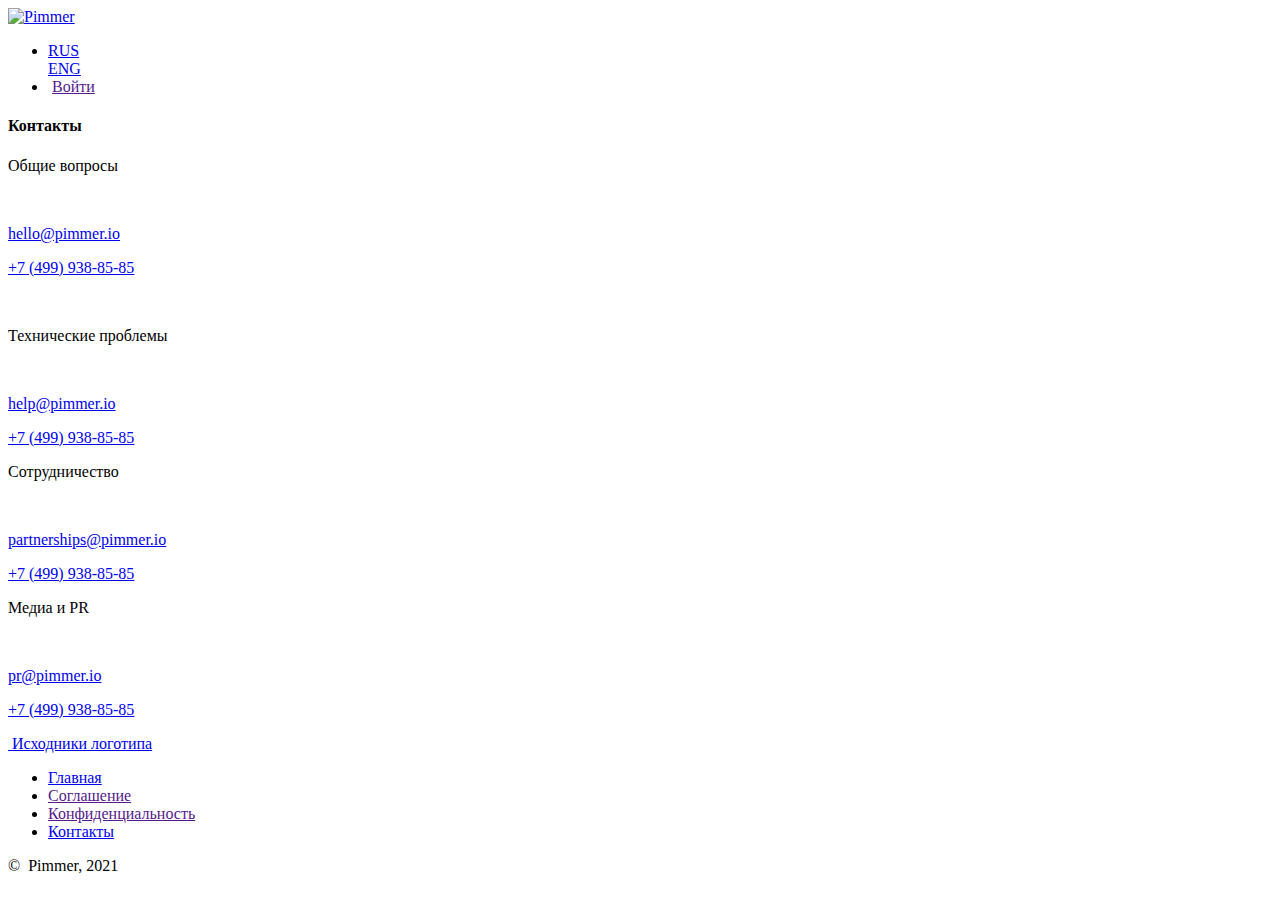
==== contacts/index.html @ 580c49df "changed url" ====
<!DOCTYPE html>
<html lang="en">
<head>
    <meta charset="UTF-8">
    <meta http-equiv="X-UA-Compatible" content="IE=edge">
    <meta name="viewport" content="width=device-width, initial-scale=1.0">
    <title>Pimmer</title>
    <link rel="icon" type="image/x-icon" href="./assets/images/favicon.svg">
    <link rel="stylesheet" href="./css/main.css">
    <link rel="stylesheet" href="./css/media.css">
    <link rel="stylesheet" href="./css/ru.css">
    <link rel="stylesheet" href="./css/contacts.css">
</head>
<body>
    <header class="violet-white">
        <div class="nav wrapper center">
            <a href="index.html" class="logo"><img src="./assets/images/LOGO_white.svg" alt="Pimmer"></a>
            <ul class="nav-menu center">
                <li class="languages center">
                    <a href="./contacts.html"><div class="selected center hide">RUS</div></a>
                    <a href="./contacts-eng.html"><div class="center">ENG</div></a>
                </li>
                <li class="sign-in center">
                    <img src="./assets/images/unlock.svg" alt="">
                    <a href="">Войти</a>
                </li>
            </ul>
        </div>
    </header>
    <section class="capabilities-section violet-white" id="capabilitie">
        <div class="container">
            <div class="capabilities-section-title">
                <h4 class="drukCyr">Контакты</h4>
            </div>
            <div class="capabilities-section-contents">
                <div class="content" >
                    <div class="content-header" onclick="openContent(this)">
                        <div class="center">
                            <p class="drukCyr">Общие вопросы</p>
                        </div>
                        <div class="content-header-icon rotate"><img src="./assets/images/plus.svg" alt="" srcset=""></div>
                    </div>
                    <div class="content-body">
                        <div class="content-body-text">
                            <p><a href="mailto:hello@pimmer.io">hello@pimmer.io</a></p>
                            <p><a href="tel:+74999388585">+7 (499) 938-85-85</a></p>
                            <p>
                               <a href="https://www.instagram.com/pimmer.io/"><img src="./assets/images/instagram.svg" alt=""></a>
                               <a href="https://www.facebook.com/pimmer.io"><img src="./assets/images/facebook.svg" alt=""></a>
                            </p>
                        </div>
                        <div class="wall"></div>
                    </div>
                </div>
                <div class="content" >
                    <div class="content-header" onclick="openContent(this)">
                        <div>
                            <p class="drukCyr">Технические проблемы</p>
                        </div>
                        <div class="content-header-icon rotateBack"><img src="./assets/images/plus.svg" alt="" srcset=""></div>
                    </div>
                    <div class="content-body">
                        <div class="content-body-text">
                            <p><a href="mailto:help@pimmer.io">help@pimmer.io</a></p>
                            <p><a href="tel:+74999388585">+7 (499) 938-85-85</a></p>
                        </div>
                        <div class="wall"></div>
                    </div>
                </div>
                <div class="content" >
                    <div class="content-header" onclick="openContent(this)">
                        <div>
                            <p class="drukCyr">Сотрудничество</p>
                        </div>
                        <div class="content-header-icon rotateBack"><img src="./assets/images/plus.svg" alt="" srcset=""></div>
                    </div>
                    <div class="content-body">
                        <div class="content-body-text">
                            <p><a href="mailto:partnerships@pimmer.io">partnerships@pimmer.io</a></p>
                            <p><a href="tel:+74999388585">+7 (499) 938-85-85</a></p>
                        </div>
                        <div class="wall"></div>
                    </div>
                </div>
                <div class="content" >
                    <div class="content-header" onclick="openContent(this)">
                        <div>
                            <p class="drukCyr">Медиа и PR</p>
                        </div>
                        <div class="content-header-icon rotateBack"><img src="./assets/images/plus.svg" alt="" srcset=""></div>
                    </div>
                    <div class="content-body">
                        <div class="content-body-text">
                            <p><a href="mailto:pr@pimmer.io">pr@pimmer.io</a></p>
                            <p><a href="tel:+74999388585">+7 (499) 938-85-85</a></p>
                            <p><a class="figma-link" href="https://www.figma.com/file/dHGIz5rHrLXQArpMgCKYBi/Logo?node-id=697%3A5257&t=9nH1sbh517lsv19i-0">
                                    <img class="c-logo" src="./assets/images/logo_on_a light.svg" alt="">
                                    <span>Исходники логотипа</span>
                                </a>
                            </p>
                        </div>
                        <div class="wall"></div>
                    </div>
                </div>
            </div>
        </div>
    </section>
    <footer class="wrapper">
        <ul class="center">
            <li><a href="../index.html">Главная</a></li>
            <li><a href="">Cоглашение</a></li>
            <li><a href="">Конфиденциальность</a></li>
            <li><a href="./index.html">Контакты</a></li>
        </ul>
        <p>©  Pimmer, 2021</p>
    </footer>
    <script src="./js/main.js"></script>
</body>
</html>
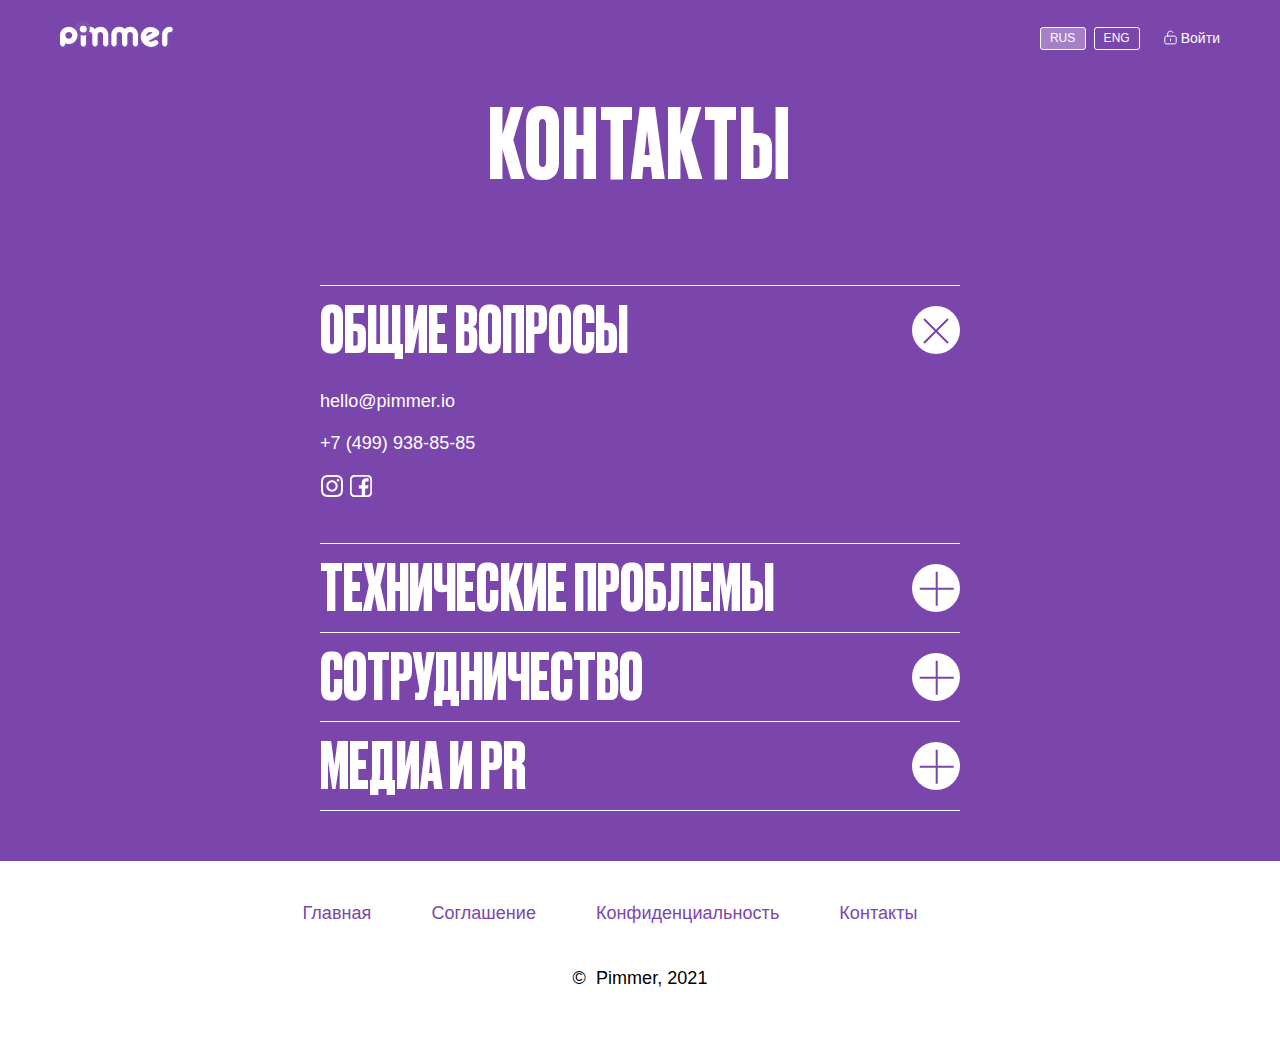
==== commit 9919ee16: "updated files" ====
--- a/contacts/index.html
+++ b/contacts/index.html
@@ -5,23 +5,23 @@
     <meta http-equiv="X-UA-Compatible" content="IE=edge">
     <meta name="viewport" content="width=device-width, initial-scale=1.0">
     <title>Pimmer</title>
-    <link rel="icon" type="image/x-icon" href="./assets/images/favicon.svg">
-    <link rel="stylesheet" href="./css/main.css">
-    <link rel="stylesheet" href="./css/media.css">
-    <link rel="stylesheet" href="./css/ru.css">
-    <link rel="stylesheet" href="./css/contacts.css">
+    <link rel="icon" type="image/x-icon" href="../assets/images/favicon.svg">
+    <link rel="stylesheet" href="../css/main.css">
+    <link rel="stylesheet" href="../css/media.css">
+    <link rel="stylesheet" href="../css/ru.css">
+    <link rel="stylesheet" href="../css/contacts.css">
 </head>
 <body>
     <header class="violet-white">
         <div class="nav wrapper center">
-            <a href="index.html" class="logo"><img src="./assets/images/LOGO_white.svg" alt="Pimmer"></a>
+            <a href="index.html" class="logo"><img src="../assets/images/LOGO_white.svg" alt="Pimmer"></a>
             <ul class="nav-menu center">
                 <li class="languages center">
-                    <a href="./contacts.html"><div class="selected center hide">RUS</div></a>
-                    <a href="./contacts-eng.html"><div class="center">ENG</div></a>
+                    <a href="./index.html"><div class="selected center hide">RUS</div></a>
+                    <a href="./index-eng.html"><div class="center">ENG</div></a>
                 </li>
                 <li class="sign-in center">
-                    <img src="./assets/images/unlock.svg" alt="">
+                    <img src="../assets/images/unlock.svg" alt="">
                     <a href="">Войти</a>
                 </li>
             </ul>
@@ -38,15 +38,15 @@
                         <div class="center">
                             <p class="drukCyr">Общие вопросы</p>
                         </div>
-                        <div class="content-header-icon rotate"><img src="./assets/images/plus.svg" alt="" srcset=""></div>
+                        <div class="content-header-icon rotate"><img src="../assets/images/plus.svg" alt="" srcset=""></div>
                     </div>
                     <div class="content-body">
                         <div class="content-body-text">
                             <p><a href="mailto:hello@pimmer.io">hello@pimmer.io</a></p>
                             <p><a href="tel:+74999388585">+7 (499) 938-85-85</a></p>
                             <p>
-                               <a href="https://www.instagram.com/pimmer.io/"><img src="./assets/images/instagram.svg" alt=""></a>
-                               <a href="https://www.facebook.com/pimmer.io"><img src="./assets/images/facebook.svg" alt=""></a>
+                               <a href="https://www.instagram.com/pimmer.io/"><img src="../assets/images/instagram.svg" alt=""></a>
+                               <a href="https://www.facebook.com/pimmer.io"><img src="../assets/images/facebook.svg" alt=""></a>
                             </p>
                         </div>
                         <div class="wall"></div>
@@ -57,7 +57,7 @@
                         <div>
                             <p class="drukCyr">Технические проблемы</p>
                         </div>
-                        <div class="content-header-icon rotateBack"><img src="./assets/images/plus.svg" alt="" srcset=""></div>
+                        <div class="content-header-icon rotateBack"><img src="../assets/images/plus.svg" alt="" srcset=""></div>
                     </div>
                     <div class="content-body">
                         <div class="content-body-text">
@@ -72,7 +72,7 @@
                         <div>
                             <p class="drukCyr">Сотрудничество</p>
                         </div>
-                        <div class="content-header-icon rotateBack"><img src="./assets/images/plus.svg" alt="" srcset=""></div>
+                        <div class="content-header-icon rotateBack"><img src="../assets/images/plus.svg" alt="" srcset=""></div>
                     </div>
                     <div class="content-body">
                         <div class="content-body-text">
@@ -87,14 +87,14 @@
                         <div>
                             <p class="drukCyr">Медиа и PR</p>
                         </div>
-                        <div class="content-header-icon rotateBack"><img src="./assets/images/plus.svg" alt="" srcset=""></div>
+                        <div class="content-header-icon rotateBack"><img src="../assets/images/plus.svg" alt="" srcset=""></div>
                     </div>
                     <div class="content-body">
                         <div class="content-body-text">
                             <p><a href="mailto:pr@pimmer.io">pr@pimmer.io</a></p>
                             <p><a href="tel:+74999388585">+7 (499) 938-85-85</a></p>
                             <p><a class="figma-link" href="https://www.figma.com/file/dHGIz5rHrLXQArpMgCKYBi/Logo?node-id=697%3A5257&t=9nH1sbh517lsv19i-0">
-                                    <img class="c-logo" src="./assets/images/logo_on_a light.svg" alt="">
+                                    <img class="c-logo" src="../assets/images/logo_on_a light.svg" alt="">
                                     <span>Исходники логотипа</span>
                                 </a>
                             </p>
@@ -108,12 +108,12 @@
     <footer class="wrapper">
         <ul class="center">
             <li><a href="../index.html">Главная</a></li>
-            <li><a href="">Cоглашение</a></li>
-            <li><a href="">Конфиденциальность</a></li>
+            <li><a href="../terms/pimmer_terms_ru.html">Cоглашение</a></li>
+            <li><a href="../privacy/pimmer_privacy_ru.html">Конфиденциальность</a></li>
             <li><a href="./index.html">Контакты</a></li>
         </ul>
         <p>©  Pimmer, 2021</p>
     </footer>
-    <script src="./js/main.js"></script>
+    <script src="../js/main.js"></script>
 </body>
 </html>--- a/css/main.css
+++ b/css/main.css
@@ -0,0 +1,418 @@
+@font-face {
+    font-family: 'drukсyr';
+    src: url("../assets/fonts/DrukCyr-Bold.ttf") format('truetype');
+}
+@import url('https://fonts.googleapis.com/css2?family=Montserrat:wght@400;500;600;700&display=swap');
+
+:root{
+    --color-primary: #7B46AC;
+    --color-white: #FFFFFF;
+    --color-black: #000000;
+    --color-text-title: #302454;
+
+    --max-width: 1160px;
+    --min-width: 300px;
+    --container-width: 1040px;
+}
+* {
+    border: 0;
+    padding: 0;
+    margin: 0;
+    text-decoration: none;
+    list-style-type: none;
+    box-sizing: border-box;
+    font-family: 'Montserrat', sans-serif;
+    font-weight: 400;
+    letter-spacing: 0.0024em;
+}
+html,body{
+    scroll-behavior: smooth;
+    
+}
+.wrapper{
+    width: var(--max-width);
+    margin: 0 auto;
+}
+.container{
+    width: var(--container-width);
+    margin: 0 auto;
+    padding: 110px 0;
+}
+.drukCyr{
+    font-family: drukсyr;
+    text-transform: uppercase;
+    line-height: 110%;
+    letter-spacing: 0.03em;
+}
+section{
+    width: 100%;
+}
+.linear-back{
+    background: linear-gradient(270deg, #EAEAEA -6.64%, #FFFFFF 79.25%);
+}
+a{
+    color: var(--color-primary);
+    cursor: pointer;
+}
+.violet-white{
+    background-color: var(--color-primary);
+    color: var(--color-white);
+}
+.center{
+    display: flex;
+    align-items: center;
+    justify-content: center;
+}
+header, footer{
+    display: flex;
+    flex-direction: column;
+    align-items: center;
+}
+.nav{
+    flex-direction: row;
+    justify-content: space-between;
+    margin: 20px 0 38px;
+}
+.logo img{
+    width: 115px;
+    height: 32px;
+}
+.stiker, .header-stiker, .footer-stiker, f-stiker{
+    position: relative;
+}
+.stiker img{
+    position: absolute;
+    z-index: 1;
+    width: 216.94px;
+    height: 160.08px;
+}
+.stiker-name{
+    position: absolute;
+    z-index: 2;
+    color: var(--color-white);
+    top: 60px;
+    left: 75px;
+    rotate: 45deg;
+    font-size: 14px;
+    line-height: 118.05%;
+    letter-spacing: 0.0024em;
+    width: 114px;
+    text-align: center;
+}
+.stiker-footer-card{
+    position: absolute;
+    z-index: 0;
+    top: 70px;
+    right: 360px;
+}
+.mobile-stiker{
+    display: none;
+}
+.nav-menu a{
+    color: var(--color-white);
+}
+.link{
+    margin-right: 30px;
+    font-size: 18px;
+    line-height: 150%;
+    letter-spacing: 0.0024em;
+}
+.languages div{
+    border: 0.6px solid var(--color-white);
+    border-radius: 3px;
+    font-size: 12px;
+    line-height: 120%;
+    text-transform: uppercase;
+    width: 46px;
+    height: 23px;
+    margin-right: 8px;    
+}
+.selected{
+    background-color: #ffffff50;
+}
+.sign-in{
+    margin-left: 16px;
+    font-size: 14px;
+    line-height: 120%;
+}
+.sign-in img{
+    margin-right: 4px;   
+}
+.main{
+    padding: 0;
+    display: flex;
+}
+.header-img{
+    height: 630px;
+    overflow: hidden;
+}
+.header-img img{
+    width: 377px;
+    margin-right: 103px;
+}
+.header-heading-title{
+    font-size: 96px;
+    letter-spacing: 0.02em;
+    padding-top: 30px;
+}
+.header-heading p{
+    margin: 24px 0 40px;
+    font-size: 24px;
+    line-height: 140%;
+}
+.header-heading-img img{
+    margin-right: 20px;
+}
+.header-scan{
+    width: 134px;
+    height: 170px;
+    background: white;
+    border-radius: 10px;
+    position: fixed;
+    bottom: 20px;
+    right: 25px;
+    text-align: center;
+    z-index: 7;
+}
+.header-scan img{
+    width: 104px;
+    margin: 15px 15px 9px;
+}
+.header-scan p{
+    color: black;
+    font-size: 12px;
+    line-height: 15px;
+    margin-left: 21px;
+    width: 91px;
+}
+[class$='-section-title']{
+    text-align: center;
+    color: #000000;
+    font-size: 24px;
+    line-height: 150%;
+    letter-spacing: 0.03em;
+    display: flex;
+    flex-direction: column;
+    align-items: center;
+}
+[class$='-section-title'] h4{
+    line-height: 110%;
+    font-size: 72px;
+    color: var(--color-text-title);
+    margin-bottom: 50px;
+}
+[class$='-section-title'] a{
+    color: var(--color-primary);
+    font-weight: 500;
+    line-height: 150%;
+}
+.forwho-section-title h4{
+    margin-bottom: 20px;
+}
+.forwho-section-title p{
+    width: 800px;
+    line-height: 140%;
+}
+.forwho-section-cards{
+    margin-top: 50px;
+    display: grid;
+    grid-template-columns: auto auto;
+    gap: 40px;
+}
+.card{
+    padding: 23px 40px 23px 32px;
+    border: 2px solid var(--color-primary);
+    border-radius: 20px;
+    width: 500px;
+}
+.card-header{
+    display: flex;
+    align-items: center;
+    margin-bottom: 19px;
+}
+.card-header p{
+    margin-left: 16px;
+    font-weight: 700;
+    font-size: 20px;
+    line-height: 30px;
+}
+.card-body{
+    height: 75px;
+    font-size: 16px;
+    line-height: 155%;
+}
+.tasks-section-title p{
+    width: 100%;
+    text-align: start;
+    margin-bottom: 30px;
+    letter-spacing: 0.0024em;
+    font-weight: 400;
+    font-size: 24px;
+    line-height: 150%;
+}
+.capabilities-section-title h4{
+    color: white;
+    font-size: 72px;
+    line-height: 110.05%;
+    letter-spacing: 0.03em;
+    margin-bottom: 50px;
+}
+.content{
+    width: 100%;
+    border-top: 0.3px solid white;
+    transition: all 0.5s;
+}
+.content:last-child{
+    border-bottom: 0.3px solid white;
+}
+.content-header{
+    margin: 25px 0;
+    display: flex;
+    align-items: center;
+    justify-content: space-between;
+}
+.content-header > div{
+    display: flex;
+    align-items: center;
+}
+.content-header > div p{
+    line-height: 110.05%;
+    font-size: 64px;
+    letter-spacing: 0.03em;
+    margin-top: -5px;
+    margin-left: 16px;
+}
+.content-header-icon{
+    padding: 6px;
+    border-radius: 30px;
+    background-color: #FFFFFF;
+    transition: all 0.4s;
+}
+.rotate{
+    rotate: 90deg;
+}
+.rotateBack{
+    rotate: 45deg;
+}
+.content-body{
+    width: 100%;
+    overflow: hidden;
+    display: grid;
+    grid-template-columns: 61.5% auto;
+    transition: all 0.5s;
+}
+.content-body div{
+    height: 501px;
+}
+.content:last-child .content-body{
+    height: 576px;
+}
+.content-body-img{
+    display: flex;
+    padding-top: 6px;
+}
+.content-body-text{
+    font-size: 16px;
+    line-height: 24px; 
+    padding-top: 4px;
+}
+.content-body-text a{
+    text-decoration: underline;
+    color: white;
+}
+.content-body-text p, .content-body-text ul li{
+    margin-bottom: 10px;
+}
+.content-body-text ul{
+    margin-left: 15px;
+}
+.img-1{
+    margin: 0 63px 0 28px;
+}
+.img-2{
+    margin-right: 52px;
+}
+.img-3{
+    padding-top: 25px;
+}
+.img-3 img{
+    width: 600px;
+    height: 500px;
+    border-radius: 20px;
+}
+.wall{
+    max-height: 50px;
+}
+.access-section-title p{
+    line-height: 26px;
+    letter-spacing: 0.0024em;
+}
+.access-section-body::-webkit-scrollbar{width:2px;height:2px;}
+.access-section-body::-webkit-scrollbar-button{width:2px;height:2px;}
+.access-section-body{
+    margin-top: 30px;
+    width: 100%;
+    height: 568px;
+    overflow-y: hidden;
+    overflow-x: scroll;
+    display: grid;
+    grid-template-areas:
+      'i1 i2 i3 i4'
+      'i5 i2 i3 i4'
+      'i5 i2 i6 i4';
+    gap: 30px;
+}
+.item1 { grid-area: i1; }
+.item2 { grid-area: i2; }
+.item3 { grid-area: i3; }
+.item4 { grid-area: i4; }
+.item5 { grid-area: i5; }
+.item6 { grid-area: i6; }
+.item1 img{ width: 201px; height: 226px;}
+.item2 img, .item4 img{ width: 256px; height: 530px; }
+.item3 img{ width: 215px; height: 316px; }
+.item5 img{ width: 216px; height: 226px; }
+.item6 img{ width: 201px; height: 137px; }
+.access-section-body div{
+    display: flex;
+    flex-direction: column;
+    align-items: center;
+}
+.access-section-body div p{
+    margin-top: 16px;
+    margin-bottom: 15px;
+    font-size: 16px;
+    line-height: 20px;
+    letter-spacing: 0.0024em;
+}
+.partnerships-section-title p{
+    width: 900px;
+}
+.footer-section-header{
+    margin: 0 auto;
+    padding-left: 0; 
+}
+.footer-section-header h1{
+    color: var(--color-text-title);
+    text-align: center;
+    font-size: 96px;
+    margin-bottom: 37px;
+    letter-spacing: 0.03em;
+}
+.footer-heading-img{
+    display: flex;
+    justify-content: center;
+}
+footer{
+    padding-bottom: 50px;
+    font-size: 18px;
+    letter-spacing: 0.024em;
+    line-height: 150%;
+}
+footer li{
+    margin-right: 60px;
+}
+footer p{
+    margin-top: 38px;
+}
+
--- a/css/media.css
+++ b/css/media.css
@@ -0,0 +1,306 @@
+@media screen and (max-width: 640px){
+    .wrapper{
+        width: 266px;
+    }
+    .container{
+        width: 94%;
+        padding: 48px 0;
+    }
+    .nav{
+        margin: 41px 26px 34px;
+    }
+    .logo img{
+        width: 80px;
+        height: 22px;
+    }
+    .hide{
+        display: none;
+    }
+    .languages div{
+        margin-right: 0px;    
+    }
+    .main{
+        margin: 0;
+        padding: 0;
+        flex-direction: column-reverse;
+        align-items: center;
+        overflow: hidden;
+        height: auto;
+    }
+    .header-img{
+        overflow: hidden;
+        height: 395px;
+    }
+    .header-img img{
+        width: 300px;
+        margin-right: 0;
+    }
+    .header-heading{
+        display: flex;
+        flex-direction: column;
+        text-align: center;
+        align-items: center;
+    }
+    .header-heading-title{
+        font-size: 64px;
+        line-height: 106.55%;
+        letter-spacing: 0.02em;
+        padding-top: 0px;
+    }
+    .header-heading p{
+        margin: 20px 0 24px;
+        font-size: 18px;
+    }
+    .header-heading-img img{
+        width: 143px;
+        margin-right: 0px;
+        margin-bottom: 24px;
+    }
+    .mobile-stiker{
+        display: block;
+    }
+    .stiker-header-m-card{
+        position: absolute;
+        z-index: 5;
+        bottom: 100px;
+        right: 157px;
+        rotate: 8deg;
+    }
+    .stiker img{
+        position: absolute;
+        z-index: 1;
+        width: 170.15px;
+        height: 95.11px;
+    }
+    .stiker-name{
+        top: 25px;
+        left: 25px;
+        rotate: -15deg;
+        line-height: 150%;
+        font-size: 14px;
+    }
+    .f-stiker img{
+        position: absolute;
+        z-index: 1;
+        width: 100.15px;
+    }
+    .f-stiker div{
+        position: absolute;
+        top: 19px;
+        left: -8px;
+        font-size: 10px;
+        z-index: 5;
+        color: white;
+        rotate: -15deg;
+    }
+    [class$='-section-title']{
+        font-size: 18px;
+        line-height: 140%;
+    }
+    [class$='-section-title'] h4{
+        font-size: 48px;
+        margin-bottom: 20px;
+        line-height: 110.05%;
+    }
+    .forwho-section>div{
+        padding-top: 64px;
+    }
+    .forwho-section-title>p{
+        width: 100%;
+    }
+    .forwho-section-cards{
+        grid-template-columns: auto;
+        gap: 16px;
+        margin-top: 24px;
+    }
+    .card{
+        padding: 21px 21px 0;
+        width: 100%;
+    }
+    .card-header{
+        margin-bottom: 16px;
+    }
+    .card-header>img{
+        width: 32px;
+        height: 32px;
+    }
+    .card-header>p{
+        margin-left: 12px;
+        font-weight: 600;
+        font-size: 14px;
+        line-height: 130%;
+    }
+    .card-body{
+        font-size: 12px;
+        height: auto;
+        margin-bottom: 24px;     
+    }
+    .tasks-section>div{
+        padding-top: 36px;
+    }
+    .tasks-section-title h4{
+        margin-bottom: 15px;
+    }
+    .tasks-section-title p{
+        width: 93%;
+        font-size: 14px;
+        line-height: 21px;
+        margin-bottom: 16px;
+    }
+    .capabilities-section>div{
+        padding-top: 36px;
+        padding-bottom: 24px;
+    }
+    .capabilities-section-title h4{
+        margin-bottom: 24px;
+    }
+    .content-header{
+        margin: 10px 0 18px;
+    }
+    .content-header > div:first-child,  .content-header{
+        align-items: start;
+    }
+    .content-header > div p{
+        font-size: 36px;
+        margin-left: 8px;
+        line-height: 40px;
+        letter-spacing: 0.002rem;
+    }
+    .content-header > div img{
+        width: 32px;
+    }
+    .content-header-icon{
+        padding: 0px;
+        width: 28px;
+        height: 28px;
+    }
+    .content-header-icon img{
+        width: 23px;
+        height: 23px;
+    }
+    .content-body{
+        grid-template-columns: auto;
+    }
+    .content-body>div{
+        height: auto;
+    }
+    .content:last-child .content-body{
+        height: auto;
+    }
+    .content-body-text p{
+        margin-bottom: 18px;
+    }
+    .content-body-text ul li{
+        margin-bottom: 3px;
+    }
+    .content-body-text p:last-child, .content-body-text ul li:last-child{
+        margin-bottom: 0px;
+    }
+    .content-body-text{
+        width: 100%;
+        line-height: 150%;
+        padding-top: 32px; 
+        padding-bottom: 24px;
+    }
+    .content:first-child .content-body-text{
+        padding-top: 12px;
+    }
+    .content-body-img{
+        width: 100%;
+        justify-content: center;
+    }
+    .content-body-text ul{
+        margin-left: 30px;
+    }
+    .content-body-img{
+        padding-top: 0px;
+    }
+    .content-body video{
+        margin-top: -10px;
+        margin-bottom: -15px;
+        width: 100%;
+        height: 350px;
+        background-size: cover;
+    }
+    .content:first-child .content-body div:first-child{
+        margin-bottom: 3px;
+    }
+    .img-1 > img{
+        width: 145px;
+        height: 300px;
+    }
+    .img-2 > img{
+        width: 133px;
+        height: 275px;
+    }
+    .img-2 > img:first-child{
+        width: 155px;
+    }
+    .img-3 > img{
+        width: 100%;
+        height: 250px;
+        margin-bottom: 32px;
+    }
+    .img-1{
+        margin: 0 10px 0 -3px;
+    }
+    .img-2{
+        margin: 0 12px 0 -3px;
+    }
+    .img-3{
+        padding-top: 0px;
+    }
+    .access-section>div{
+        padding-top: 54px;
+    }
+    .access-section-title>h4{
+        margin-bottom: 24px;
+    }
+    .access-section-body{
+        margin-top: 16px;
+        height: 456px;
+        gap: 14px;
+    }
+    .item2 img{ width: 208px; height: 420px; }
+    .item4 img{ width: 180px; height: 420px; }
+    .item3 img{ width: 170px; height: 180px; }
+    .item6 img{ width: 180px; height: 130px; }
+    .item1 img{ width: 175px; height: 197px; }
+    .item5 img{ width: 175px; height: 177px; }
+    .access-section-body div p{
+        margin-bottom: 0px;
+        font-size: 12px;
+        line-height: 15px;
+    }
+    .partnerships-section>div{
+        padding-bottom: 30px;
+    }
+    .partnerships-section-title p{
+        width: 97%;
+    }
+
+    .footer-section>div{
+        padding-bottom: 46px;
+    }
+    .footer-section-header h1{
+        font-size: 48px;
+        margin-bottom: 44px;
+    }
+    .footer-heading-img img{
+        margin-bottom: 0px;
+    }
+    footer{
+        padding-bottom: 32px;
+        font-size: 14px;
+    }
+    footer p{
+        margin-top: 0px;
+    }
+    footer ul{
+       flex-direction: column;
+    }
+    footer li{
+        margin-right: 0px;
+        margin-bottom: 10px;
+    }
+}--- a/css/ru.css
+++ b/css/ru.css
@@ -0,0 +1,12 @@
+.stiker-header-card{
+    position: absolute;
+    z-index: 0;
+    top: -5px;
+    right: 100px;
+}
+@media screen and (max-width: 640px){
+    .stiker-footer-card{
+        top: 130px;
+        left: 63%;
+    }
+}--- a/css/contacts.css
+++ b/css/contacts.css
@@ -0,0 +1,103 @@
+.nav{
+    margin-bottom: 31px;
+}
+.capabilities-section-title h4{
+    margin-bottom: 92px;
+    font-size: 96px;
+    letter-spacing: 0.02em;
+}
+.container{
+    padding-top: 0;
+    padding-bottom: 50px;
+    width: 640px;
+}
+.content-header{
+    margin: 20px 0;
+}
+.content-header > div p{
+    letter-spacing: 0em;
+    margin-left: 0px;
+    line-height: 44px;
+}
+.content-header-icon{
+    padding: 0px;
+    width: 48px;
+    height: 48px;
+}
+.content-body div, .content:last-child .content-body{
+    height: auto;
+}
+.content-body, .content:last-child .content-body{
+    max-height: 0px;
+}
+.content:first-child .content-body{
+    max-height: 169px;
+}
+.content-body-text{
+    font-size: 18px;
+    line-height: 22px; 
+    padding-top: 16px;
+    padding-bottom: 20px;
+}
+.content-body-text a{
+    text-decoration: none;
+}
+.c-logo{
+    width: 24px;
+    height: 24px;
+    margin-right: 8px;
+}
+.content-body-text p{
+    margin-bottom: 20px;
+}
+.figma-link{
+    display: flex;
+    align-items: center;
+}
+.figma-link span{
+    font-size: 16px;
+}
+.capabilities-section{
+    margin-bottom: 39px;
+}
+@media screen and (max-width: 640px){
+    .nav{
+        margin-bottom: 34px;
+    }
+    .container{
+        width: 94%;
+    }
+    .capabilities-section>div:first-child{
+        padding-top: 0px;
+        padding-bottom: 50px;
+    }
+    .content-header > div p{
+       font-size: 36px;
+    }
+    .capabilities-section-title h4{
+        margin-bottom: 40px;
+        font-size: 64px;
+    }
+    .content-header{
+        margin: 10px 0;
+    }
+    .content-body-text{
+        font-size: 16px;
+        line-height: 19px; 
+        padding-top: 10px;
+        margin-bottom: 0;
+    }
+    .content-body-text p{
+        margin-bottom: 10px;
+    }
+    .content-header-icon{
+        width: 24px;
+        height: 24px;
+    }
+    .content:first-child .content-body{
+        max-height: 121px;
+    }
+    .capabilities-section{
+        margin-bottom: 44px;
+    }
+}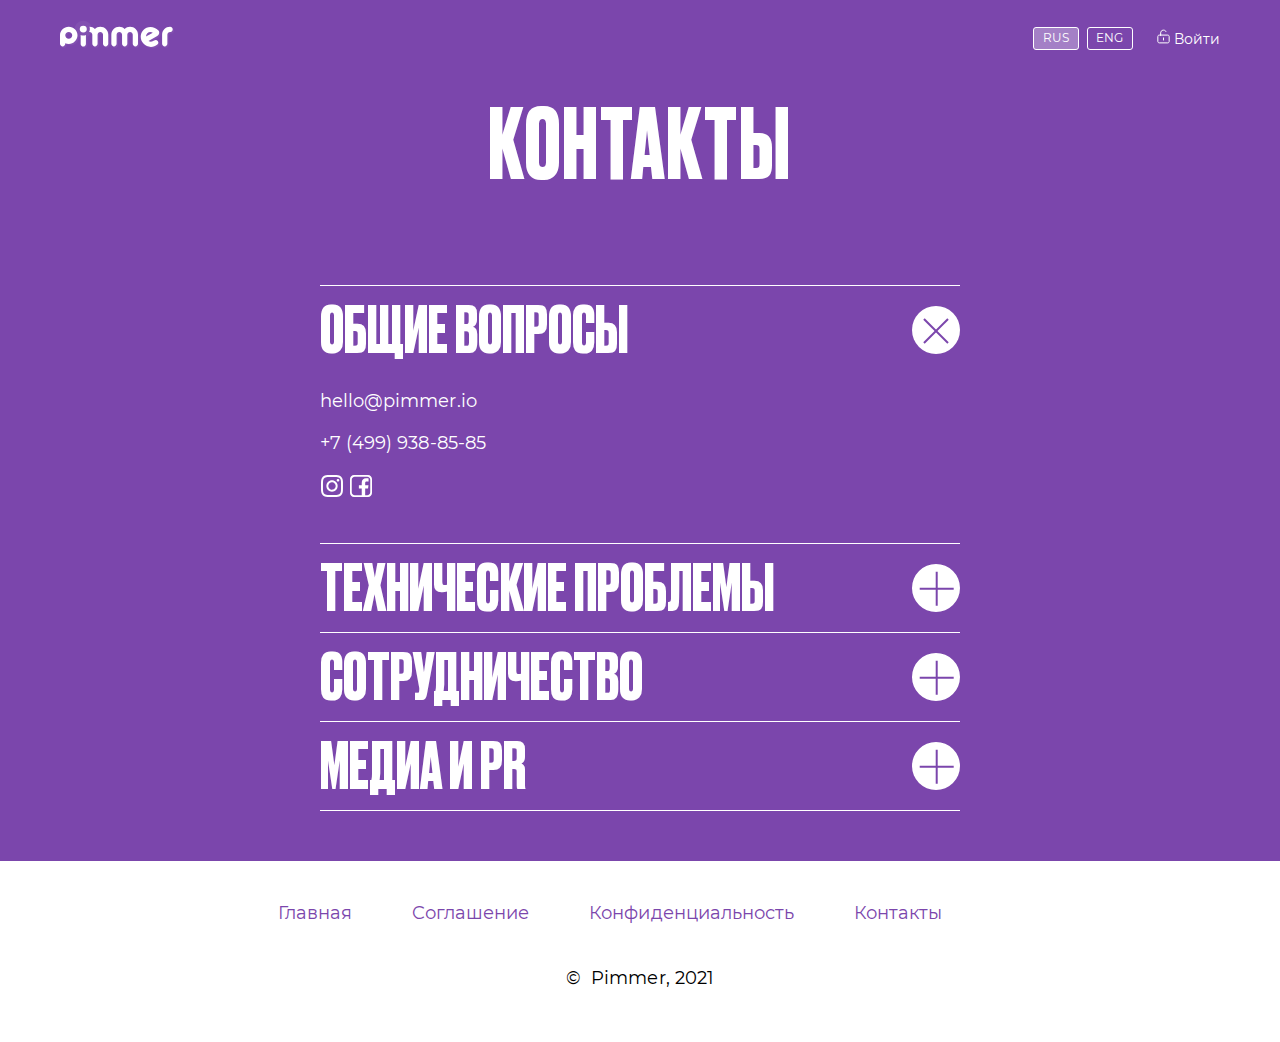
==== commit bc96e9b6: "changed sign up url" ====
--- a/contacts/index.html
+++ b/contacts/index.html
@@ -21,8 +21,7 @@
                     <a href="./index-eng.html"><div class="center">ENG</div></a>
                 </li>
                 <li class="sign-in center">
-                    <img src="../assets/images/unlock.svg" alt="">
-                    <a href="">Войти</a>
+                    <a href="https://pimmer.app/shop"><img src="../assets/images/unlock.svg" alt="">Войти</a>
                 </li>
             </ul>
         </div>
--- a/css/main.css
+++ b/css/main.css
@@ -2,8 +2,14 @@
     font-family: 'drukсyr';
     src: url("../assets/fonts/DrukCyr-Bold.ttf") format('truetype');
 }
-@import url('https://fonts.googleapis.com/css2?family=Montserrat:wght@400;500;600;700&display=swap');
-
+@font-face{font-family:'DrukMont';src:url('../assets/fonts/Montserrat-Regular_2.woff') format('woff');
+    font-weight:400;font-style:normal}
+@font-face{font-family:'DrukMont';src:url('../assets/fonts/Montserrat-Medium_1.woff') format('woff');
+    font-weight:500;font-style:normal}
+@font-face{font-family:'DrukMont';src:url('../assets/fonts/Montserrat-SemiBold_.woff') format('woff');
+    font-weight:600;font-style:normal}
+@font-face{font-family:'DrukMont';src:url('../assets/fonts/Druk-Bold-Web.woff') format('woff');
+    font-weight:700;font-style:normal}
 :root{
     --color-primary: #7B46AC;
     --color-white: #FFFFFF;
@@ -21,7 +27,7 @@
     text-decoration: none;
     list-style-type: none;
     box-sizing: border-box;
-    font-family: 'Montserrat', sans-serif;
+    font-family: 'DrukMont',Arial, sans-serif;
     font-weight: 400;
     letter-spacing: 0.0024em;
 }
@@ -98,6 +104,8 @@
     letter-spacing: 0.0024em;
     width: 114px;
     text-align: center;
+    font-family: 'DrukMont',Arial, sans-serif;
+    font-weight: 600;
 }
 .stiker-footer-card{
     position: absolute;
@@ -235,6 +243,8 @@
     font-weight: 700;
     font-size: 20px;
     line-height: 30px;
+    font-family: 'DrukMont',Arial, sans-serif;
+    font-weight: 600;
 }
 .card-body{
     height: 75px;
@@ -307,6 +317,17 @@
 .content:last-child .content-body{
     height: 576px;
 }
+.content-video{
+    border: 0;
+    object-fit: cover;
+    background-size: cover;
+    box-sizing: content-box;
+}
+.content-video>source{
+    background-size: cover;
+    box-sizing: content-box;
+    border: 0;
+}
 .content-body-img{
     display: flex;
     padding-top: 6px;
@@ -346,6 +367,7 @@
 .access-section-title p{
     line-height: 26px;
     letter-spacing: 0.0024em;
+    font-weight: 500;
 }
 .access-section-body::-webkit-scrollbar{width:2px;height:2px;}
 .access-section-body::-webkit-scrollbar-button{width:2px;height:2px;}
--- a/css/media.css
+++ b/css/media.css
@@ -7,7 +7,7 @@
         padding: 48px 0;
     }
     .nav{
-        margin: 41px 26px 34px;
+        margin: 41px -52px 34px;
     }
     .logo img{
         width: 80px;
@@ -82,12 +82,12 @@
     .f-stiker img{
         position: absolute;
         z-index: 1;
-        width: 100.15px;
+        width: 109px;
     }
     .f-stiker div{
         position: absolute;
         top: 19px;
-        left: -8px;
+        left: -4px;
         font-size: 10px;
         z-index: 5;
         color: white;
@@ -216,14 +216,13 @@
         padding-top: 0px;
     }
     .content-body video{
-        margin-top: -10px;
+        margin-top: 0px;
         margin-bottom: -15px;
         width: 100%;
-        height: 350px;
-        background-size: cover;
+        height: auto;
     }
     .content:first-child .content-body div:first-child{
-        margin-bottom: 3px;
+        margin-bottom: 32px;
     }
     .img-1 > img{
         width: 145px;
@@ -255,6 +254,9 @@
     }
     .access-section-title>h4{
         margin-bottom: 24px;
+    }
+    .access-section-title p{
+        font-weight: 400;
     }
     .access-section-body{
         margin-top: 16px;
